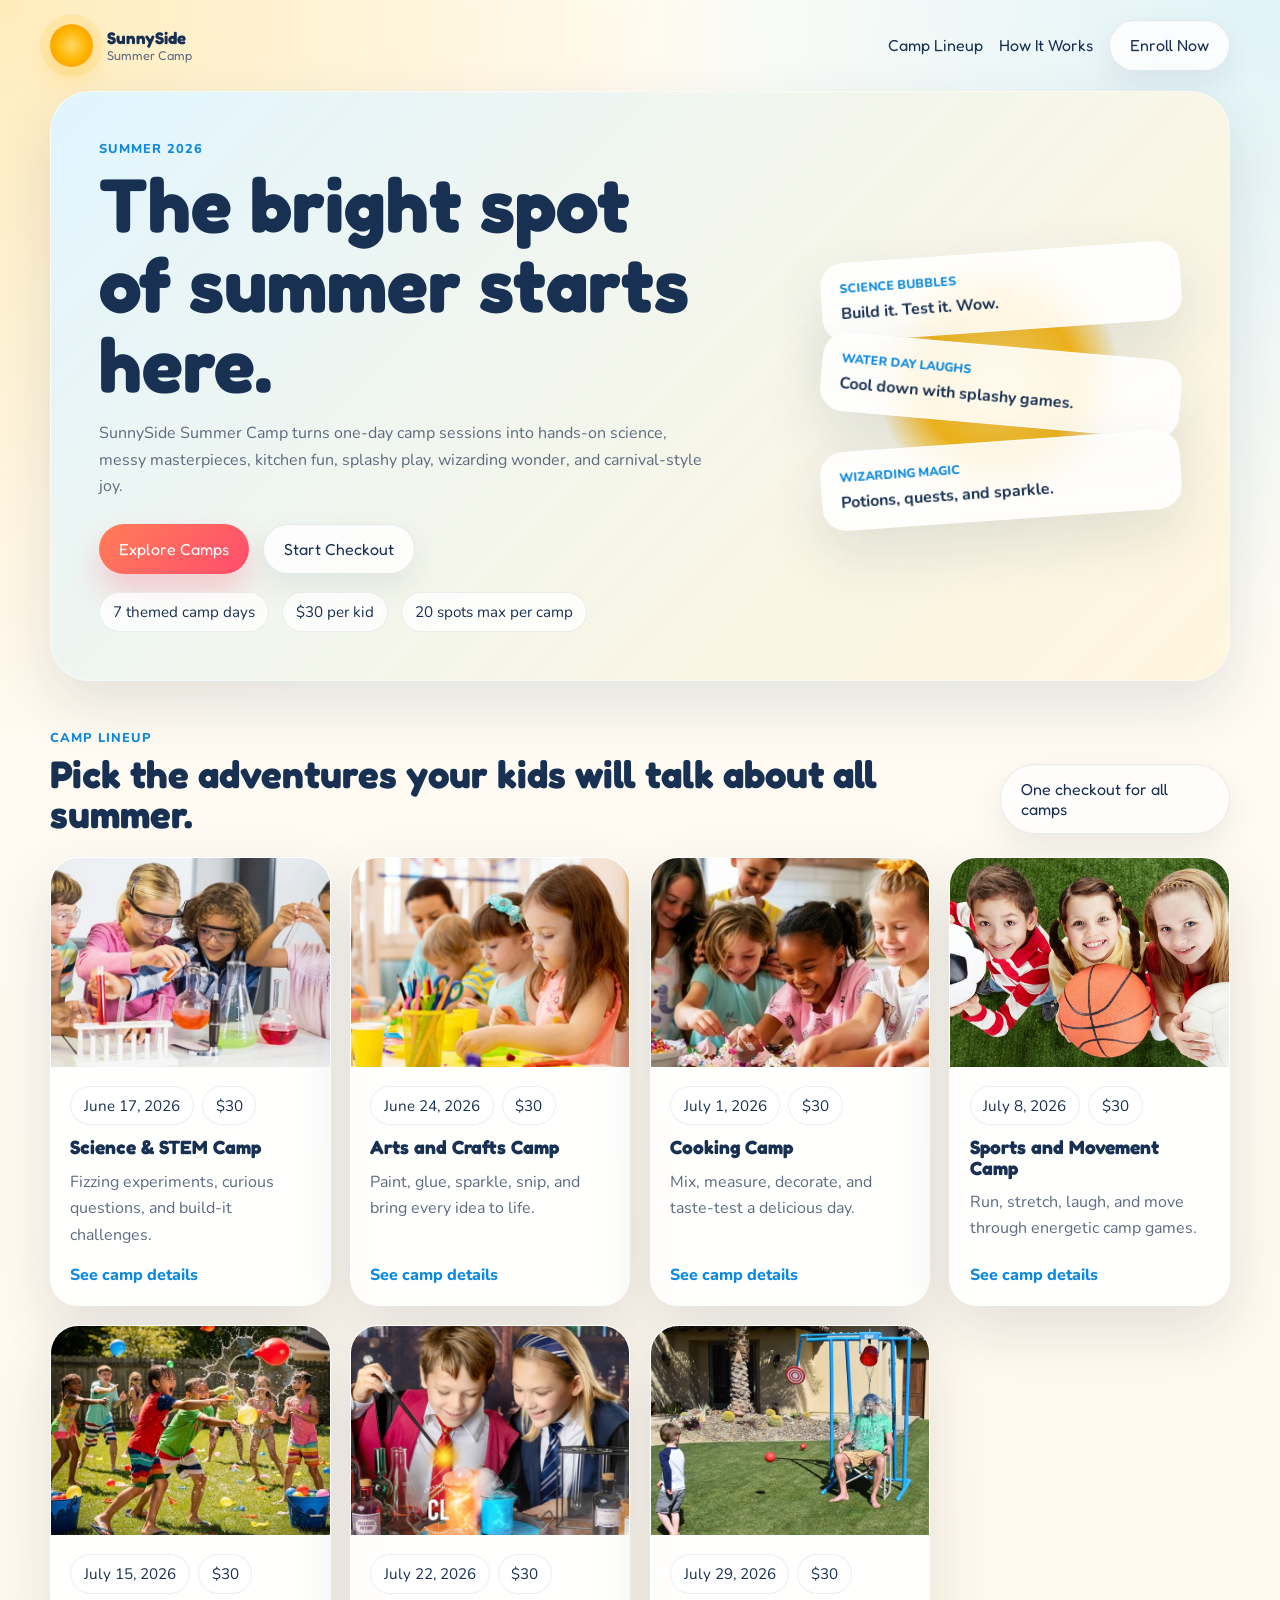
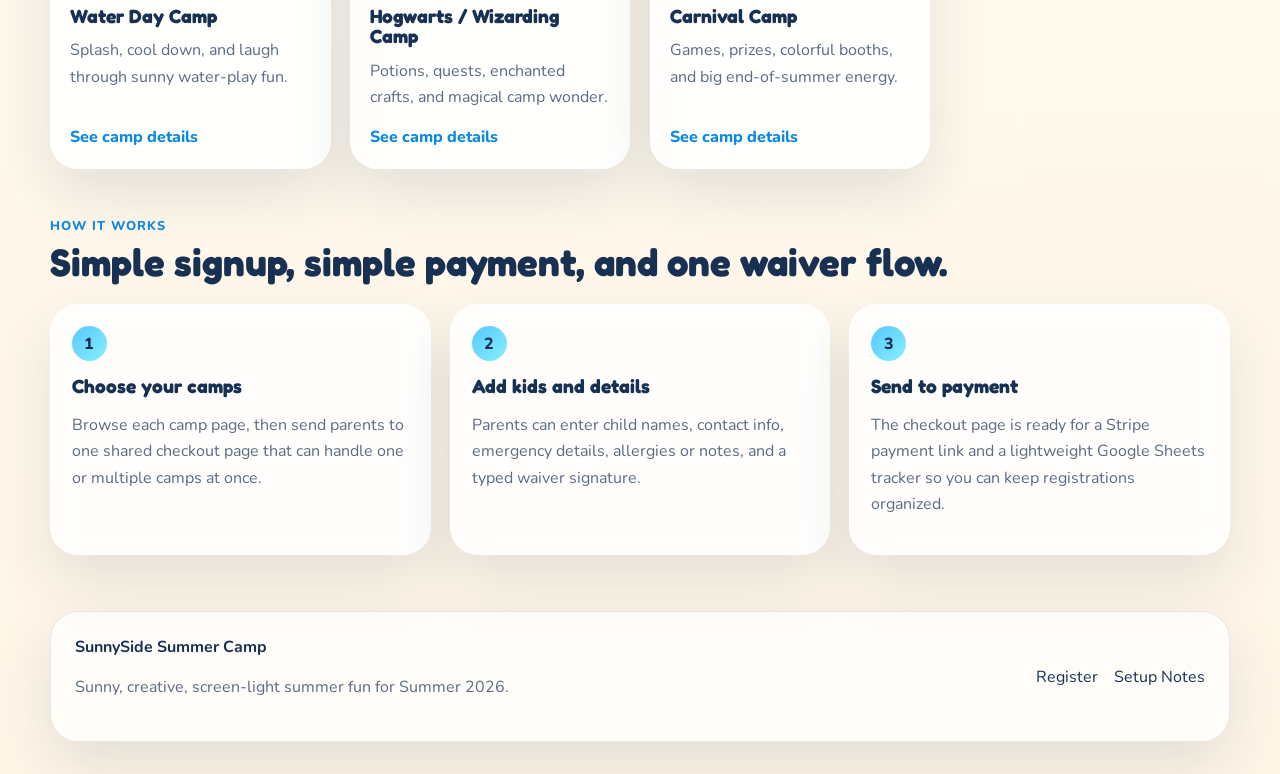
==== index.html @ ab57e986 "added versioning for cache busting purposes" ====
<!DOCTYPE html>
<html lang="en">
<head>
  <meta charset="UTF-8">
  <meta name="viewport" content="width=device-width, initial-scale=1.0">
  <title>SunnySide Summer Camp</title>
  <meta
    name="description"
    content="SunnySide Summer Camp offers bright, playful summer camp days for kids in Summer 2026."
  >
  <link rel="preconnect" href="https://fonts.googleapis.com">
  <link rel="preconnect" href="https://fonts.gstatic.com" crossorigin>
  <link
    href="https://fonts.googleapis.com/css2?family=Fredoka:wght@400;500;600;700&family=Nunito:wght@400;600;700;800&display=swap"
    rel="stylesheet"
  >
  <script src="scripts/asset-loader.js" data-assets="styles"></script>
</head>
<body>
  <div class="page-shell">
    <header class="site-header">
      <a class="brand" href="index.html">
        <span class="brand-mark" aria-hidden="true"></span>
        <span>
          <strong>SunnySide</strong>
          <small>Summer Camp</small>
        </span>
      </a>
      <nav class="site-nav">
        <a href="#lineup">Camp Lineup</a>
        <a href="#how-it-works">How It Works</a>
        <a class="button button-secondary" href="checkout.html">Enroll Now</a>
      </nav>
    </header>

    <main>
      <section class="hero">
        <div class="hero-copy">
          <p class="eyebrow">Summer 2026</p>
          <h1>The bright spot of summer starts here.</h1>
          <p class="hero-text">
            SunnySide Summer Camp turns one-day camp sessions into hands-on science,
            messy masterpieces, kitchen fun, splashy play, wizarding wonder, and
            carnival-style joy.
          </p>
          <div class="hero-actions">
            <a class="button button-primary" href="#lineup">Explore Camps</a>
            <a class="button button-secondary" href="checkout.html">Start Checkout</a>
          </div>
          <div class="hero-pills">
            <span>7 themed camp days</span>
            <span>$30 per kid</span>
            <span>20 spots max per camp</span>
          </div>
        </div>

        <div class="hero-visual">
          <div class="sunburst"></div>
          <div class="hero-stack">
            <article class="hero-mini-card tilt-left">
              <p>Science bubbles</p>
              <strong>Build it. Test it. Wow.</strong>
            </article>
            <article class="hero-mini-card tilt-right">
              <p>Water day laughs</p>
              <strong>Cool down with splashy games.</strong>
            </article>
            <article class="hero-mini-card tilt-left">
              <p>Wizarding magic</p>
              <strong>Potions, quests, and sparkle.</strong>
            </article>
          </div>
        </div>
      </section>

      <section class="section" id="lineup">
        <div class="section-heading">
          <div>
            <p class="eyebrow">Camp Lineup</p>
            <h2>Pick the adventures your kids will talk about all summer.</h2>
          </div>
          <a class="button button-secondary" href="checkout.html">One checkout for all camps</a>
        </div>
        <div class="camp-grid" data-camp-grid></div>
      </section>

      <section class="section highlight-section" id="how-it-works">
        <div class="section-heading">
          <div>
            <p class="eyebrow">How It Works</p>
            <h2>Simple signup, simple payment, and one waiver flow.</h2>
          </div>
        </div>
        <div class="three-up">
          <article class="info-card">
            <span class="info-number">1</span>
            <h3>Choose your camps</h3>
            <p>
              Browse each camp page, then send parents to one shared checkout page
              that can handle one or multiple camps at once.
            </p>
          </article>
          <article class="info-card">
            <span class="info-number">2</span>
            <h3>Add kids and details</h3>
            <p>
              Parents can enter child names, contact info, emergency details,
              allergies or notes, and a typed waiver signature.
            </p>
          </article>
          <article class="info-card">
            <span class="info-number">3</span>
            <h3>Send to payment</h3>
            <p>
              The checkout page is ready for a Stripe payment link and a lightweight
              Google Sheets tracker so you can keep registrations organized.
            </p>
          </article>
        </div>
      </section>
    </main>

    <footer class="site-footer">
      <div>
        <strong>SunnySide Summer Camp</strong>
        <p>Sunny, creative, screen-light summer fun for Summer 2026.</p>
      </div>
      <div class="footer-meta">
        <a href="checkout.html">Register</a>
        <a href="SETUP.md">Setup Notes</a>
      </div>
    </footer>
  </div>

  <script src="scripts/asset-loader.js" data-assets="common,main"></script>
</body>
</html>
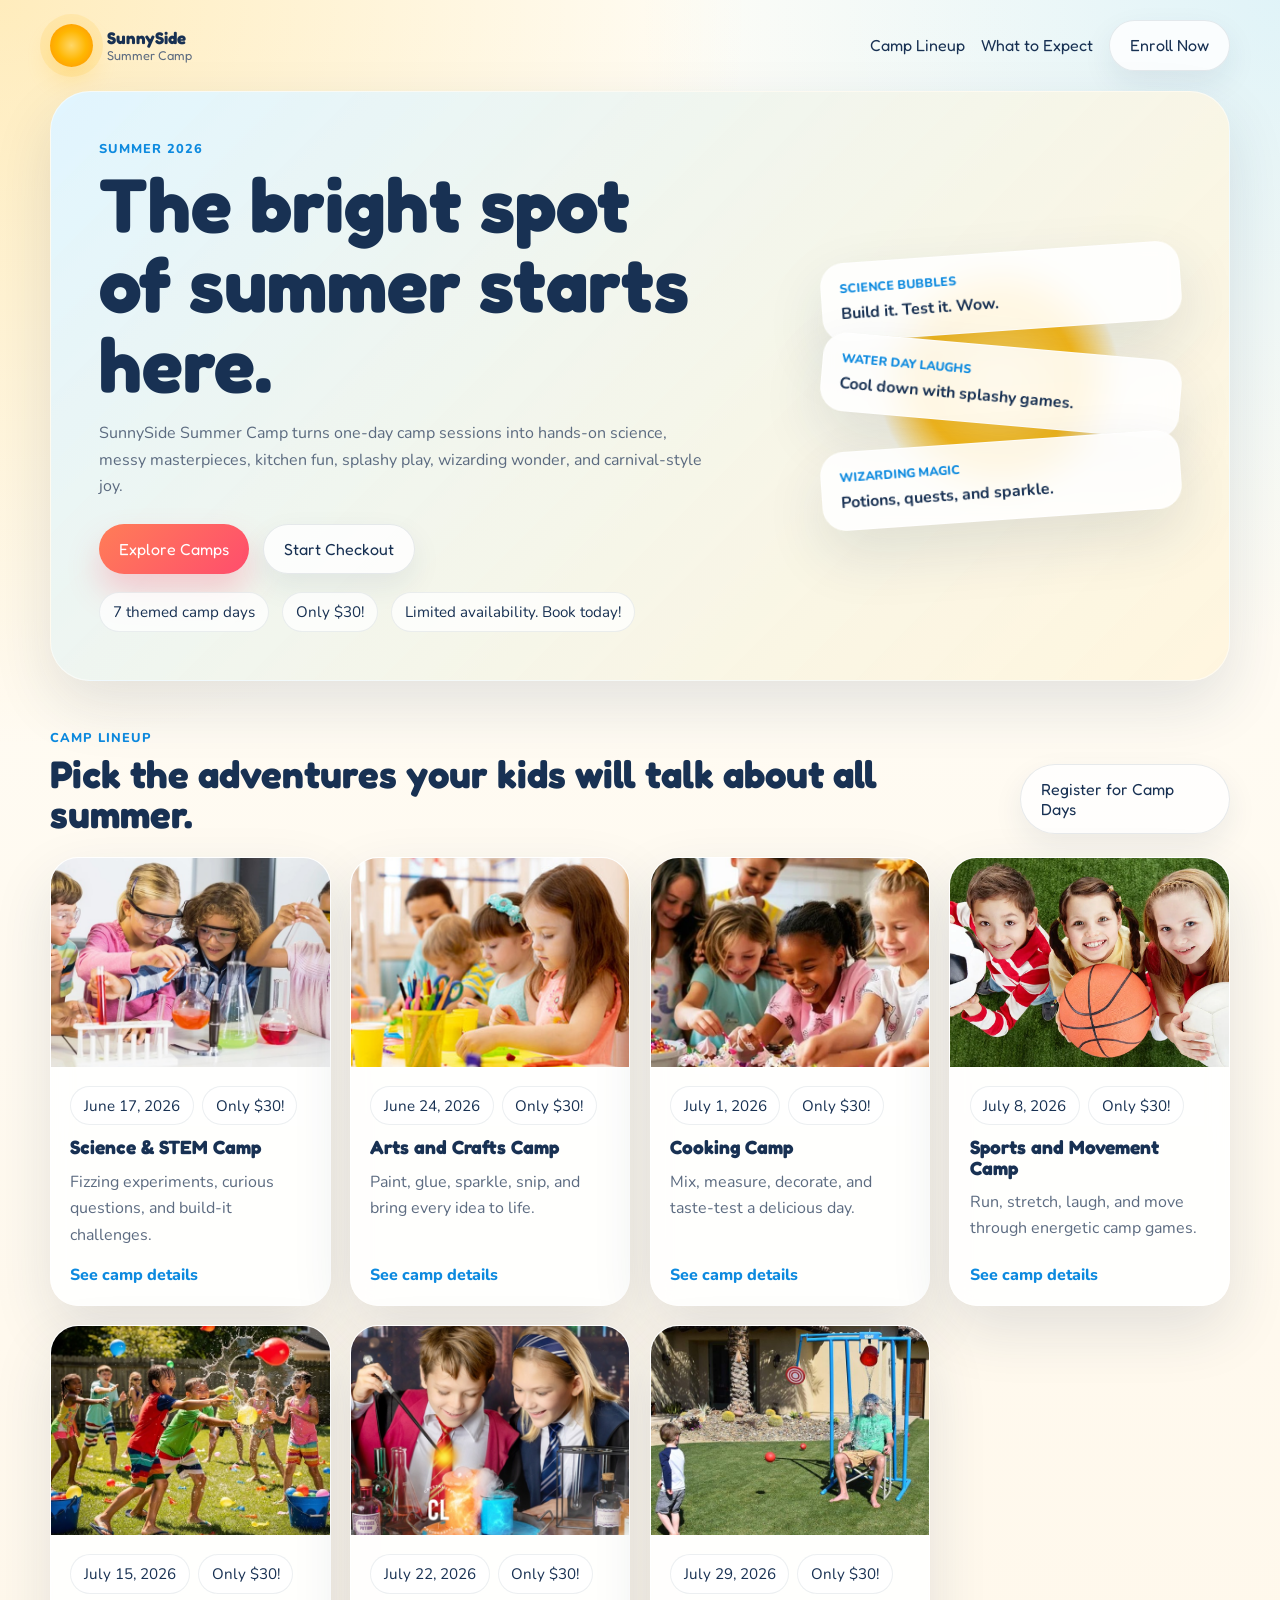
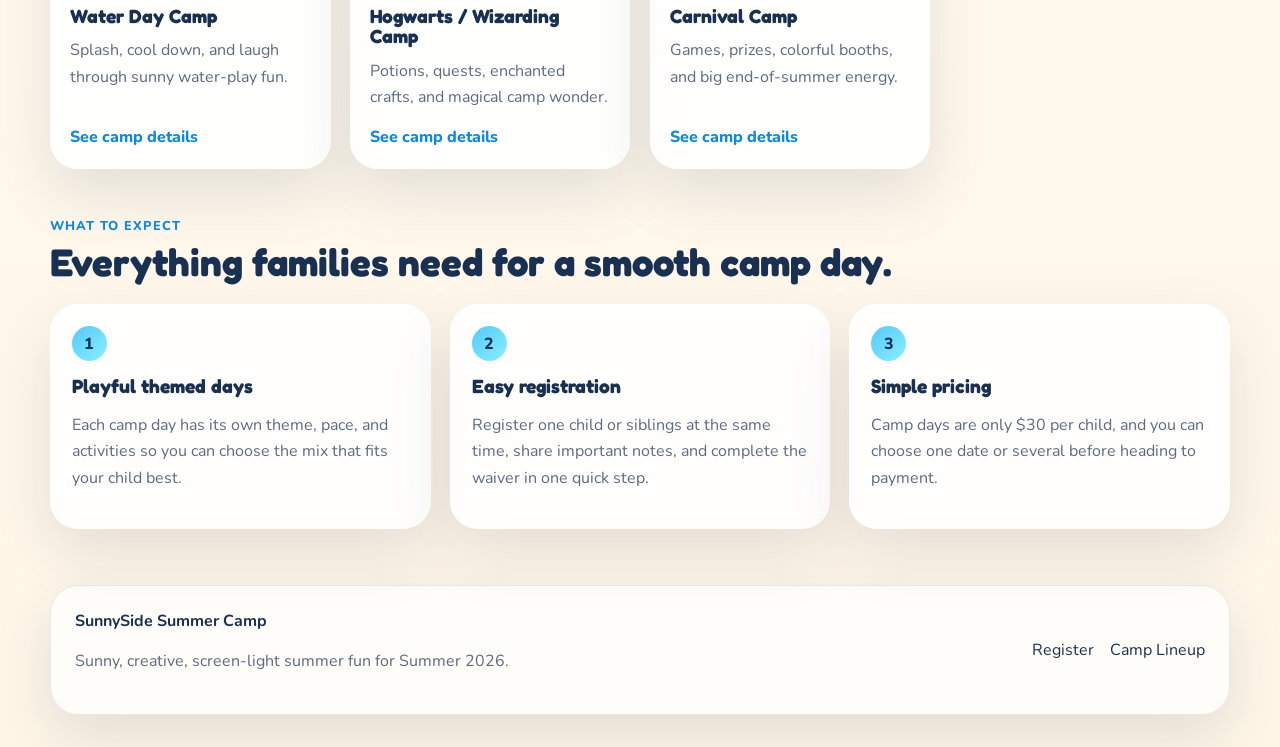
==== commit 1bbed364: "customer friendly copy" ====
--- a/index.html
+++ b/index.html
@@ -28,7 +28,7 @@
       </a>
       <nav class="site-nav">
         <a href="#lineup">Camp Lineup</a>
-        <a href="#how-it-works">How It Works</a>
+        <a href="#what-to-expect">What to Expect</a>
         <a class="button button-secondary" href="checkout.html">Enroll Now</a>
       </nav>
     </header>
@@ -49,8 +49,8 @@
           </div>
           <div class="hero-pills">
             <span>7 themed camp days</span>
-            <span>$30 per kid</span>
-            <span>20 spots max per camp</span>
+            <span>Only $30!</span>
+            <span>Limited availability. Book today!</span>
           </div>
         </div>
 
@@ -79,41 +79,41 @@
             <p class="eyebrow">Camp Lineup</p>
             <h2>Pick the adventures your kids will talk about all summer.</h2>
           </div>
-          <a class="button button-secondary" href="checkout.html">One checkout for all camps</a>
+          <a class="button button-secondary" href="checkout.html">Register for Camp Days</a>
         </div>
         <div class="camp-grid" data-camp-grid></div>
       </section>
 
-      <section class="section highlight-section" id="how-it-works">
+      <section class="section highlight-section" id="what-to-expect">
         <div class="section-heading">
           <div>
-            <p class="eyebrow">How It Works</p>
-            <h2>Simple signup, simple payment, and one waiver flow.</h2>
+            <p class="eyebrow">What to Expect</p>
+            <h2>Everything families need for a smooth camp day.</h2>
           </div>
         </div>
         <div class="three-up">
           <article class="info-card">
             <span class="info-number">1</span>
-            <h3>Choose your camps</h3>
+            <h3>Playful themed days</h3>
             <p>
-              Browse each camp page, then send parents to one shared checkout page
-              that can handle one or multiple camps at once.
+              Each camp day has its own theme, pace, and activities so you can choose
+              the mix that fits your child best.
             </p>
           </article>
           <article class="info-card">
             <span class="info-number">2</span>
-            <h3>Add kids and details</h3>
+            <h3>Easy registration</h3>
             <p>
-              Parents can enter child names, contact info, emergency details,
-              allergies or notes, and a typed waiver signature.
+              Register one child or siblings at the same time, share important notes,
+              and complete the waiver in one quick step.
             </p>
           </article>
           <article class="info-card">
             <span class="info-number">3</span>
-            <h3>Send to payment</h3>
+            <h3>Simple pricing</h3>
             <p>
-              The checkout page is ready for a Stripe payment link and a lightweight
-              Google Sheets tracker so you can keep registrations organized.
+              Camp days are only $30 per child, and you can choose one date or several
+              before heading to payment.
             </p>
           </article>
         </div>
@@ -127,7 +127,7 @@
       </div>
       <div class="footer-meta">
         <a href="checkout.html">Register</a>
-        <a href="SETUP.md">Setup Notes</a>
+        <a href="#lineup">Camp Lineup</a>
       </div>
     </footer>
   </div>
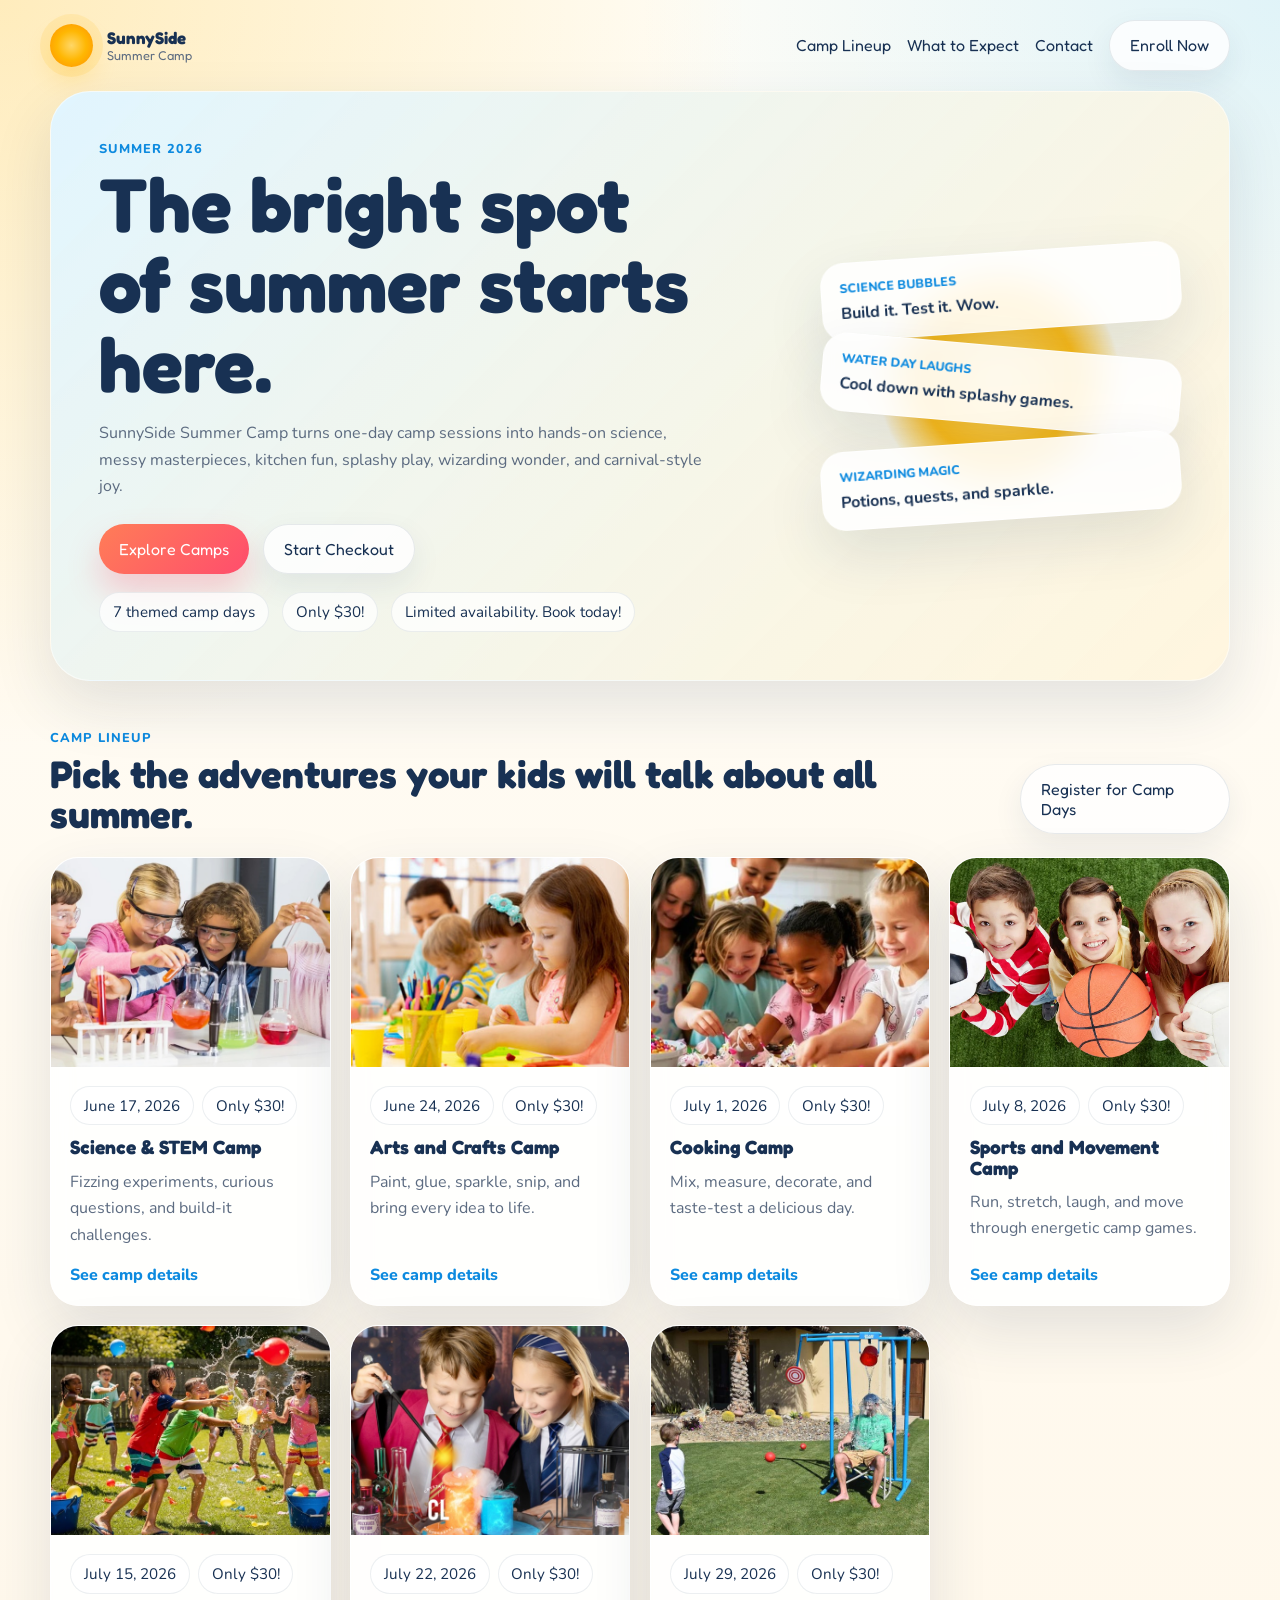
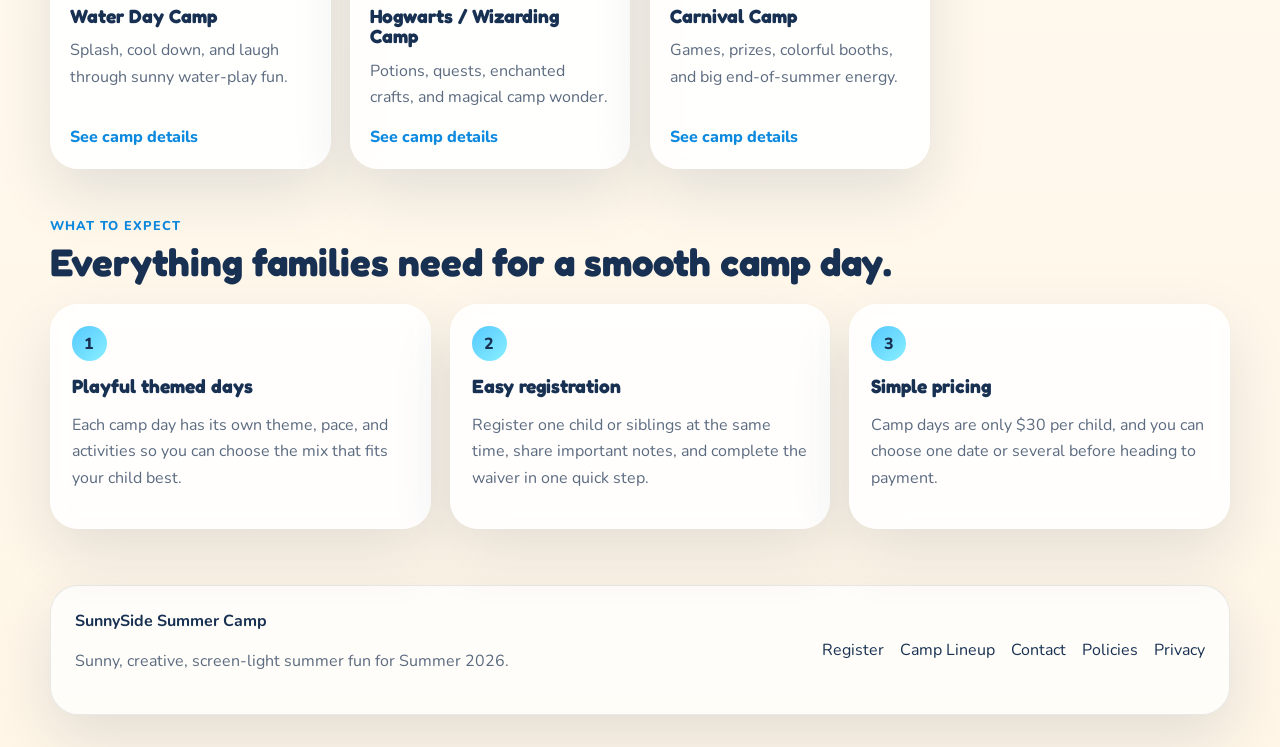
==== commit fbfd4441: "Added sold out styling, business, and legal pages and better checkout information" ====
--- a/index.html
+++ b/index.html
@@ -29,6 +29,7 @@
       <nav class="site-nav">
         <a href="#lineup">Camp Lineup</a>
         <a href="#what-to-expect">What to Expect</a>
+        <a href="contact.html">Contact</a>
         <a class="button button-secondary" href="checkout.html">Enroll Now</a>
       </nav>
     </header>
@@ -128,6 +129,9 @@
       <div class="footer-meta">
         <a href="checkout.html">Register</a>
         <a href="#lineup">Camp Lineup</a>
+        <a href="contact.html">Contact</a>
+        <a href="policies.html">Policies</a>
+        <a href="privacy.html">Privacy</a>
       </div>
     </footer>
   </div>
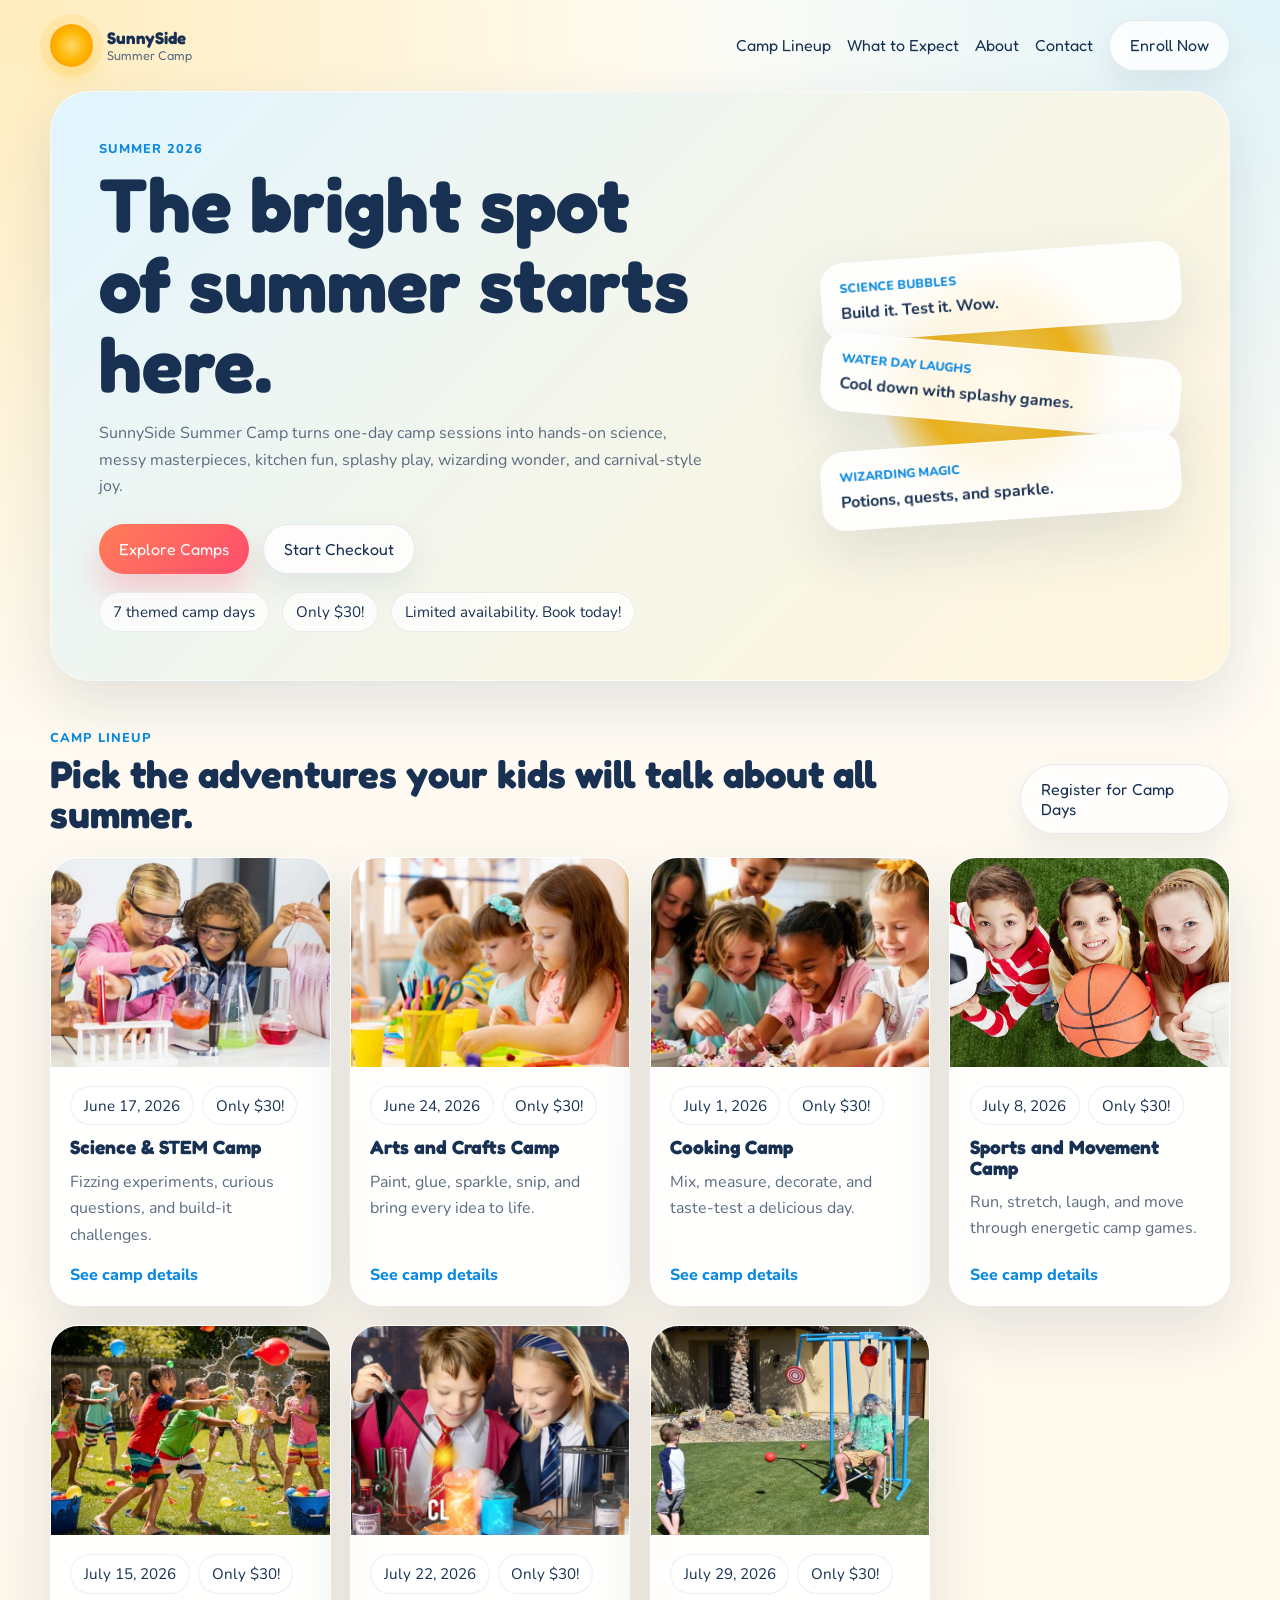
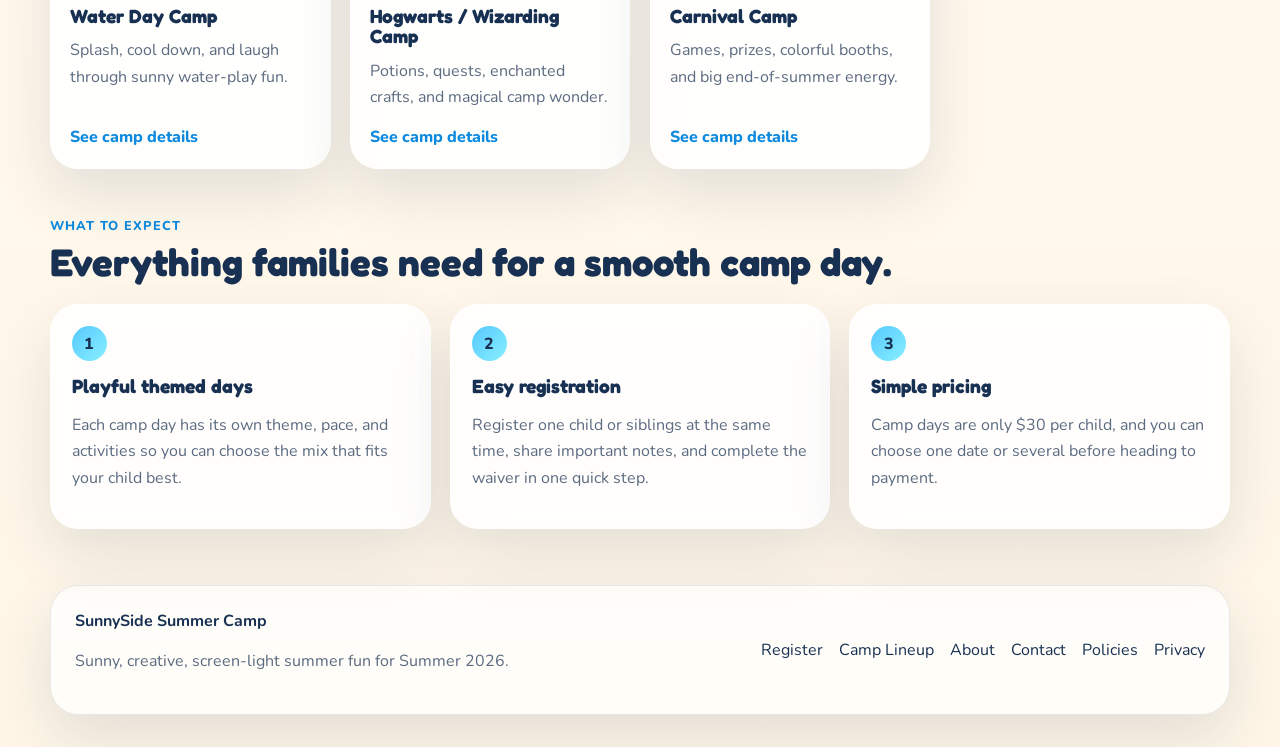
==== commit 1f39232e: "Added a about us page" ====
--- a/index.html
+++ b/index.html
@@ -29,6 +29,7 @@
       <nav class="site-nav">
         <a href="#lineup">Camp Lineup</a>
         <a href="#what-to-expect">What to Expect</a>
+        <a href="about.html">About</a>
         <a href="contact.html">Contact</a>
         <a class="button button-secondary" href="checkout.html">Enroll Now</a>
       </nav>
@@ -129,6 +130,7 @@
       <div class="footer-meta">
         <a href="checkout.html">Register</a>
         <a href="#lineup">Camp Lineup</a>
+        <a href="about.html">About</a>
         <a href="contact.html">Contact</a>
         <a href="policies.html">Policies</a>
         <a href="privacy.html">Privacy</a>
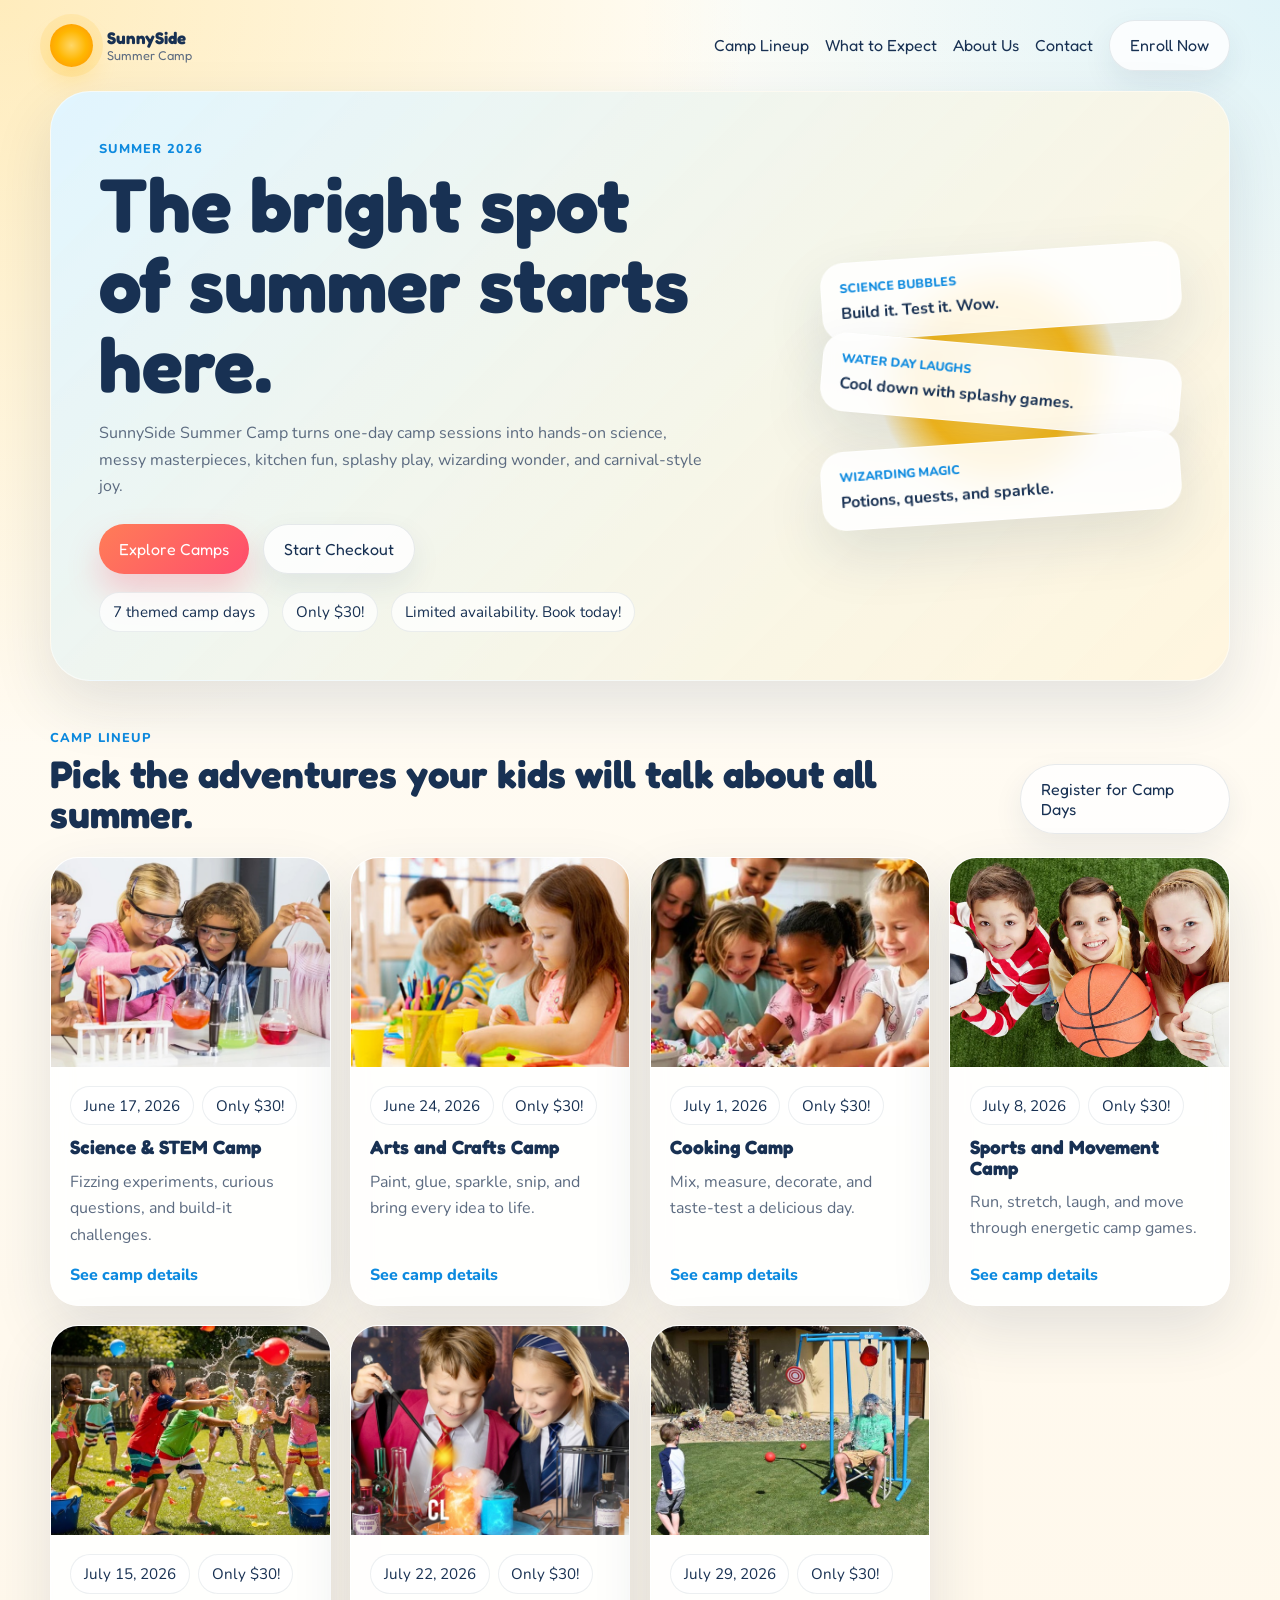
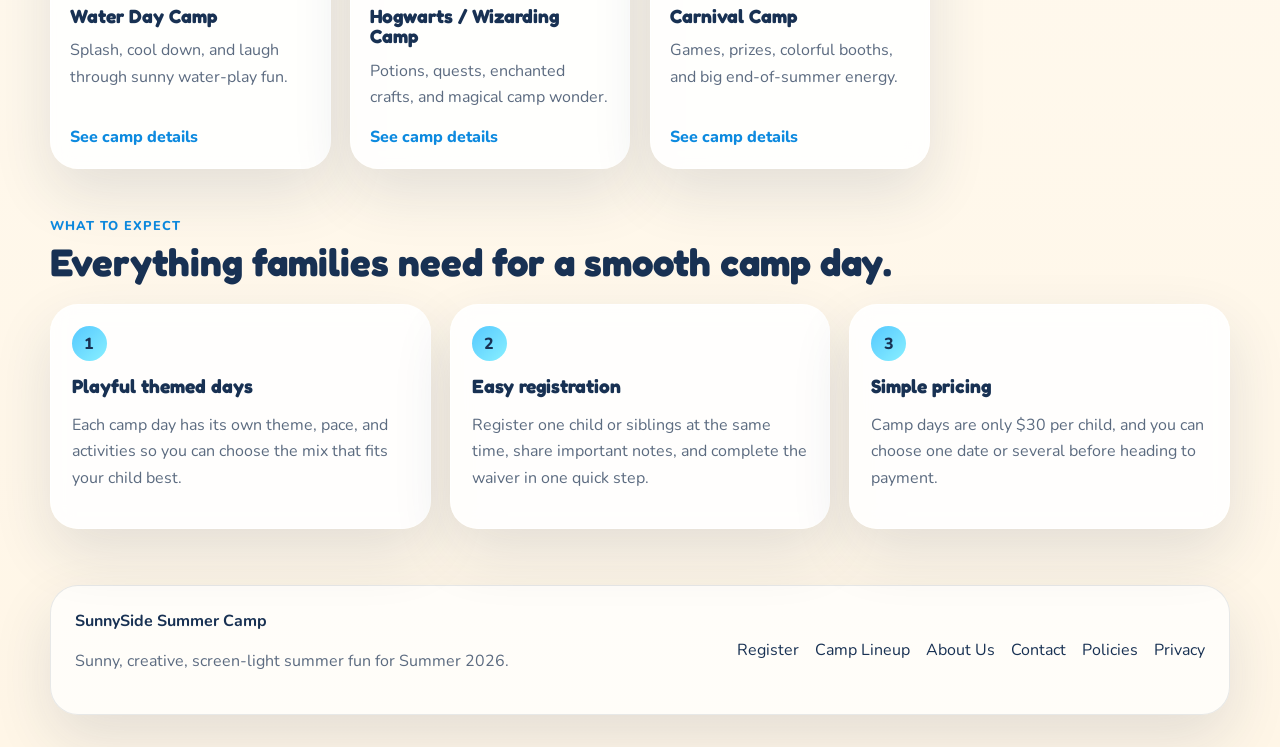
==== commit dc350fcf: "Changed from About to About Us" ====
--- a/index.html
+++ b/index.html
@@ -29,7 +29,7 @@
       <nav class="site-nav">
         <a href="#lineup">Camp Lineup</a>
         <a href="#what-to-expect">What to Expect</a>
-        <a href="about.html">About</a>
+        <a href="about.html">About Us</a>
         <a href="contact.html">Contact</a>
         <a class="button button-secondary" href="checkout.html">Enroll Now</a>
       </nav>
@@ -130,7 +130,7 @@
       <div class="footer-meta">
         <a href="checkout.html">Register</a>
         <a href="#lineup">Camp Lineup</a>
-        <a href="about.html">About</a>
+        <a href="about.html">About Us</a>
         <a href="contact.html">Contact</a>
         <a href="policies.html">Policies</a>
         <a href="privacy.html">Privacy</a>
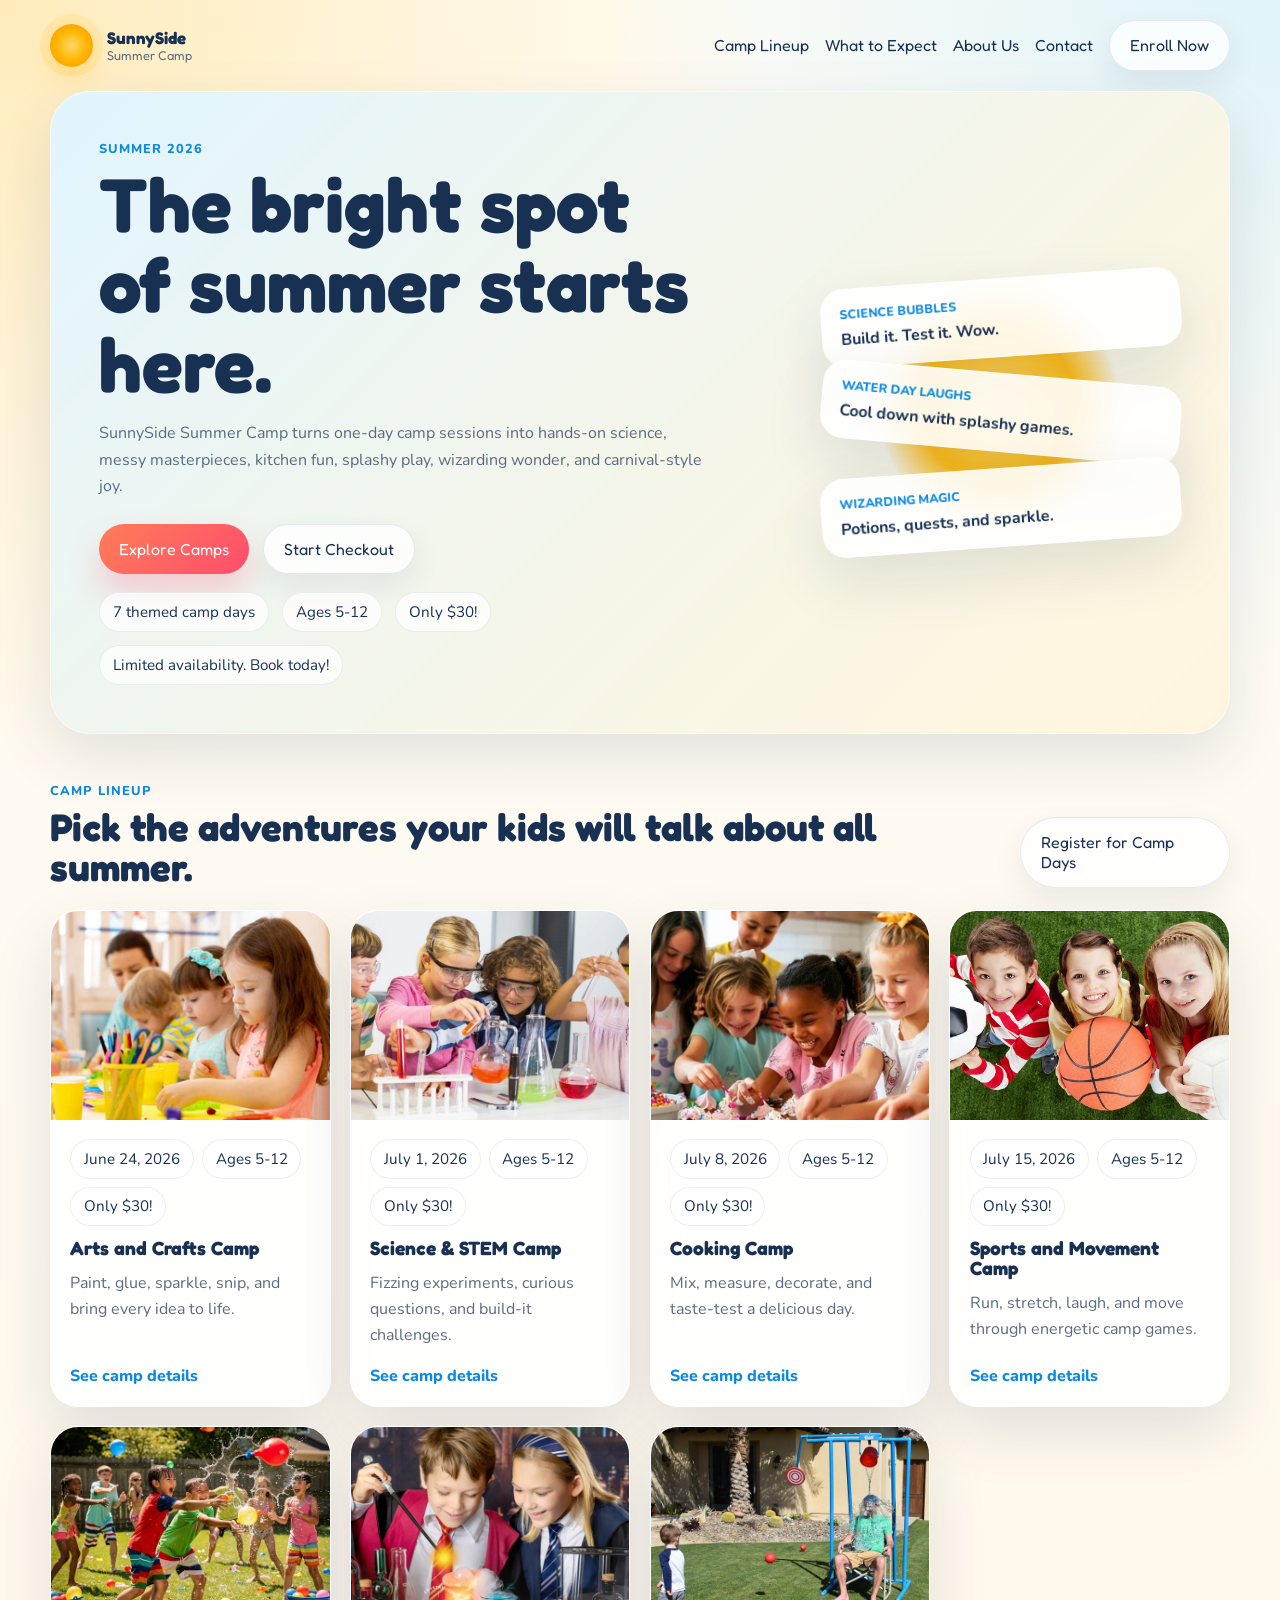
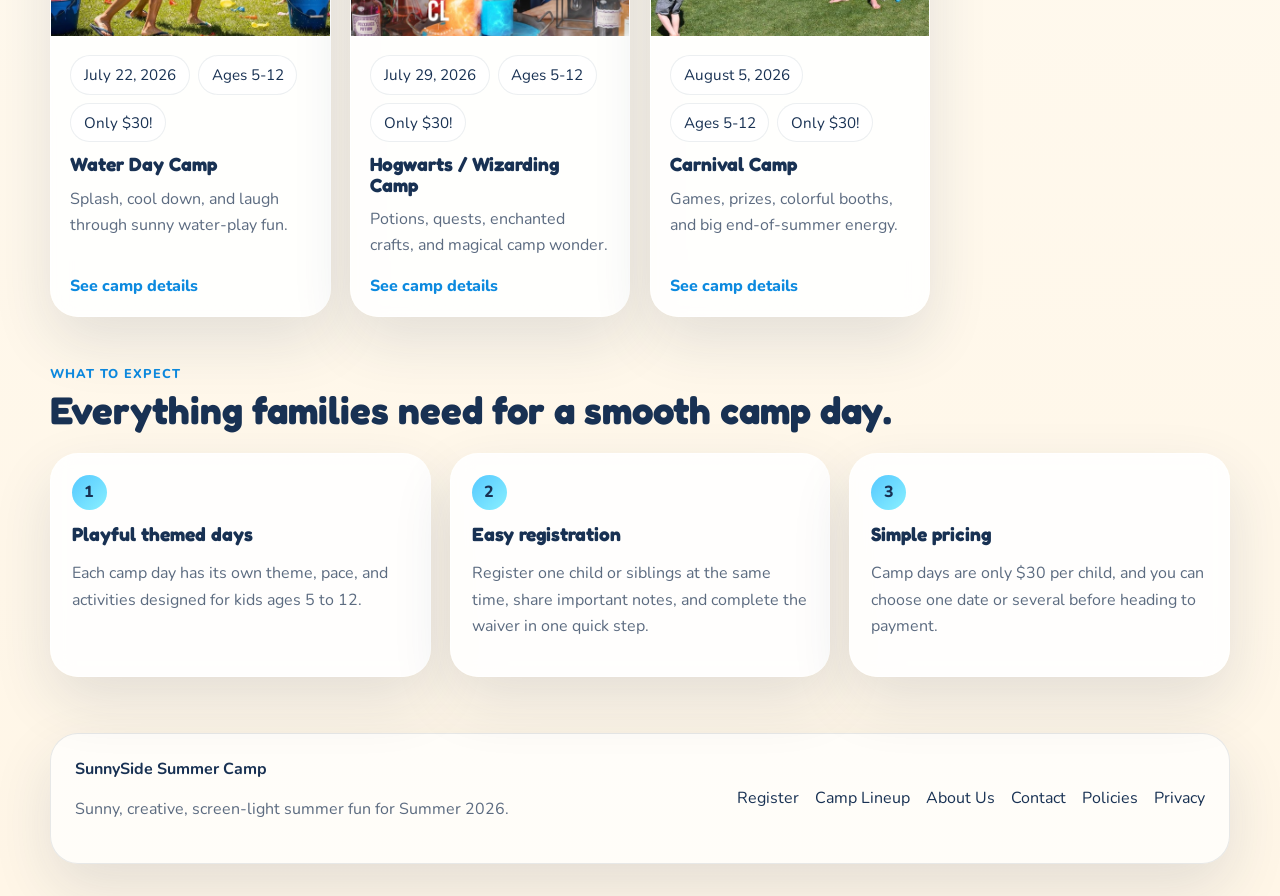
==== commit c188ca8b: "enforced age limits 5 to 12" ====
--- a/index.html
+++ b/index.html
@@ -51,6 +51,7 @@
           </div>
           <div class="hero-pills">
             <span>7 themed camp days</span>
+            <span>Ages 5-12</span>
             <span>Only $30!</span>
             <span>Limited availability. Book today!</span>
           </div>
@@ -98,8 +99,8 @@
             <span class="info-number">1</span>
             <h3>Playful themed days</h3>
             <p>
-              Each camp day has its own theme, pace, and activities so you can choose
-              the mix that fits your child best.
+              Each camp day has its own theme, pace, and activities designed for kids
+              ages 5 to 12.
             </p>
           </article>
           <article class="info-card">
